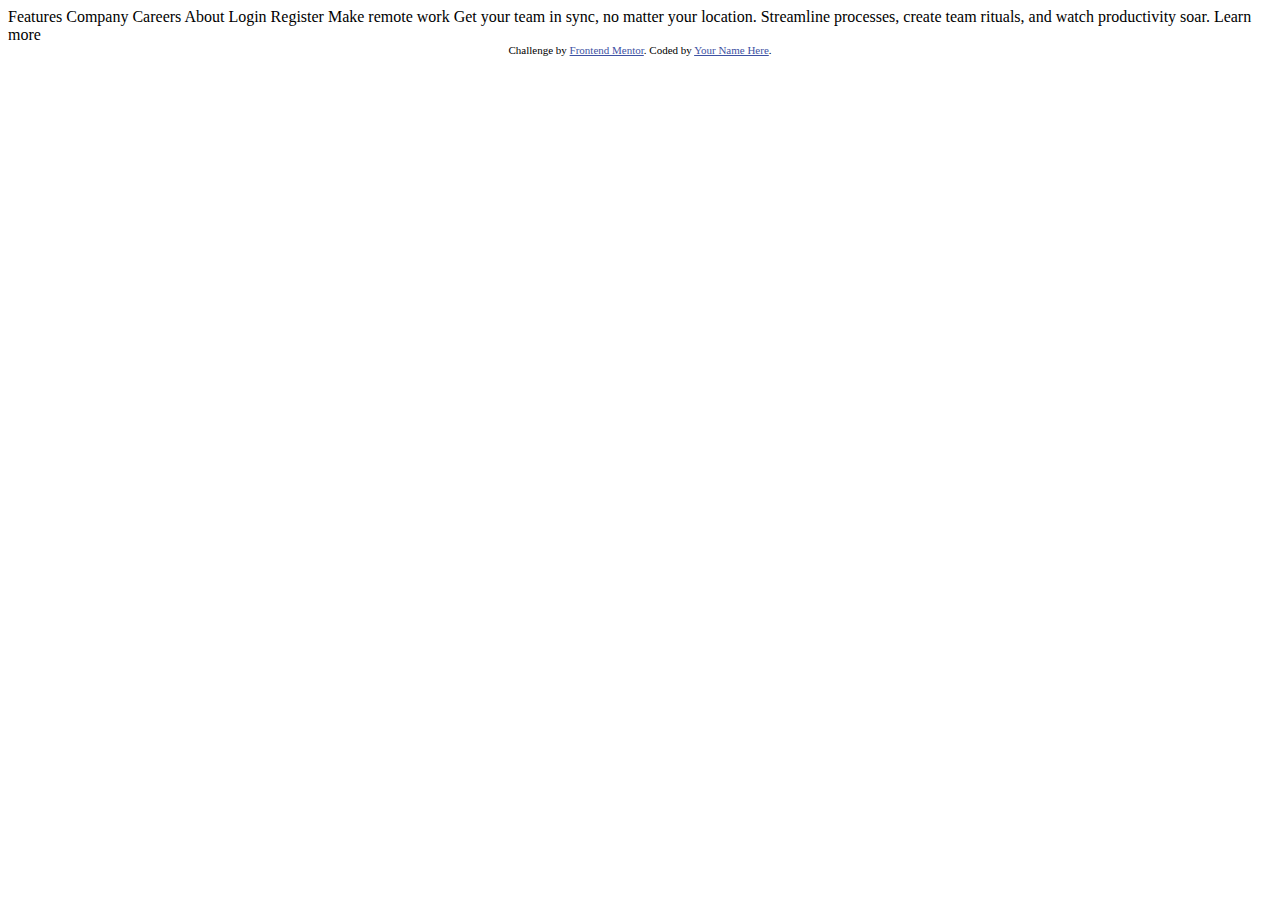
==== index.html @ 8a9f0ad0 "Initial commit" ====
<!DOCTYPE html>
<html lang="en">
<head>
  <meta charset="UTF-8">
  <meta name="viewport" content="width=device-width, initial-scale=1.0"> <!-- displays site properly based on user's device -->

  <link rel="icon" type="image/png" sizes="32x32" href="./images/favicon-32x32.png">
  
  <title>Frontend Mentor | Intro section with dropdown navigation</title>

  <!-- Feel free to remove these styles or customise in your own stylesheet 👍 -->
  <style>
    .attribution { font-size: 11px; text-align: center; }
    .attribution a { color: hsl(228, 45%, 44%); }
  </style>
</head>
<body>

  Features
  Company
  Careers
  About

  Login
  Register

  Make remote work

  Get your team in sync, no matter your location. Streamline processes, 
  create team rituals, and watch productivity soar.

  Learn more
  
  <div class="attribution">
    Challenge by <a href="https://www.frontendmentor.io?ref=challenge" target="_blank">Frontend Mentor</a>. 
    Coded by <a href="#">Your Name Here</a>.
  </div>
</body>
</html>
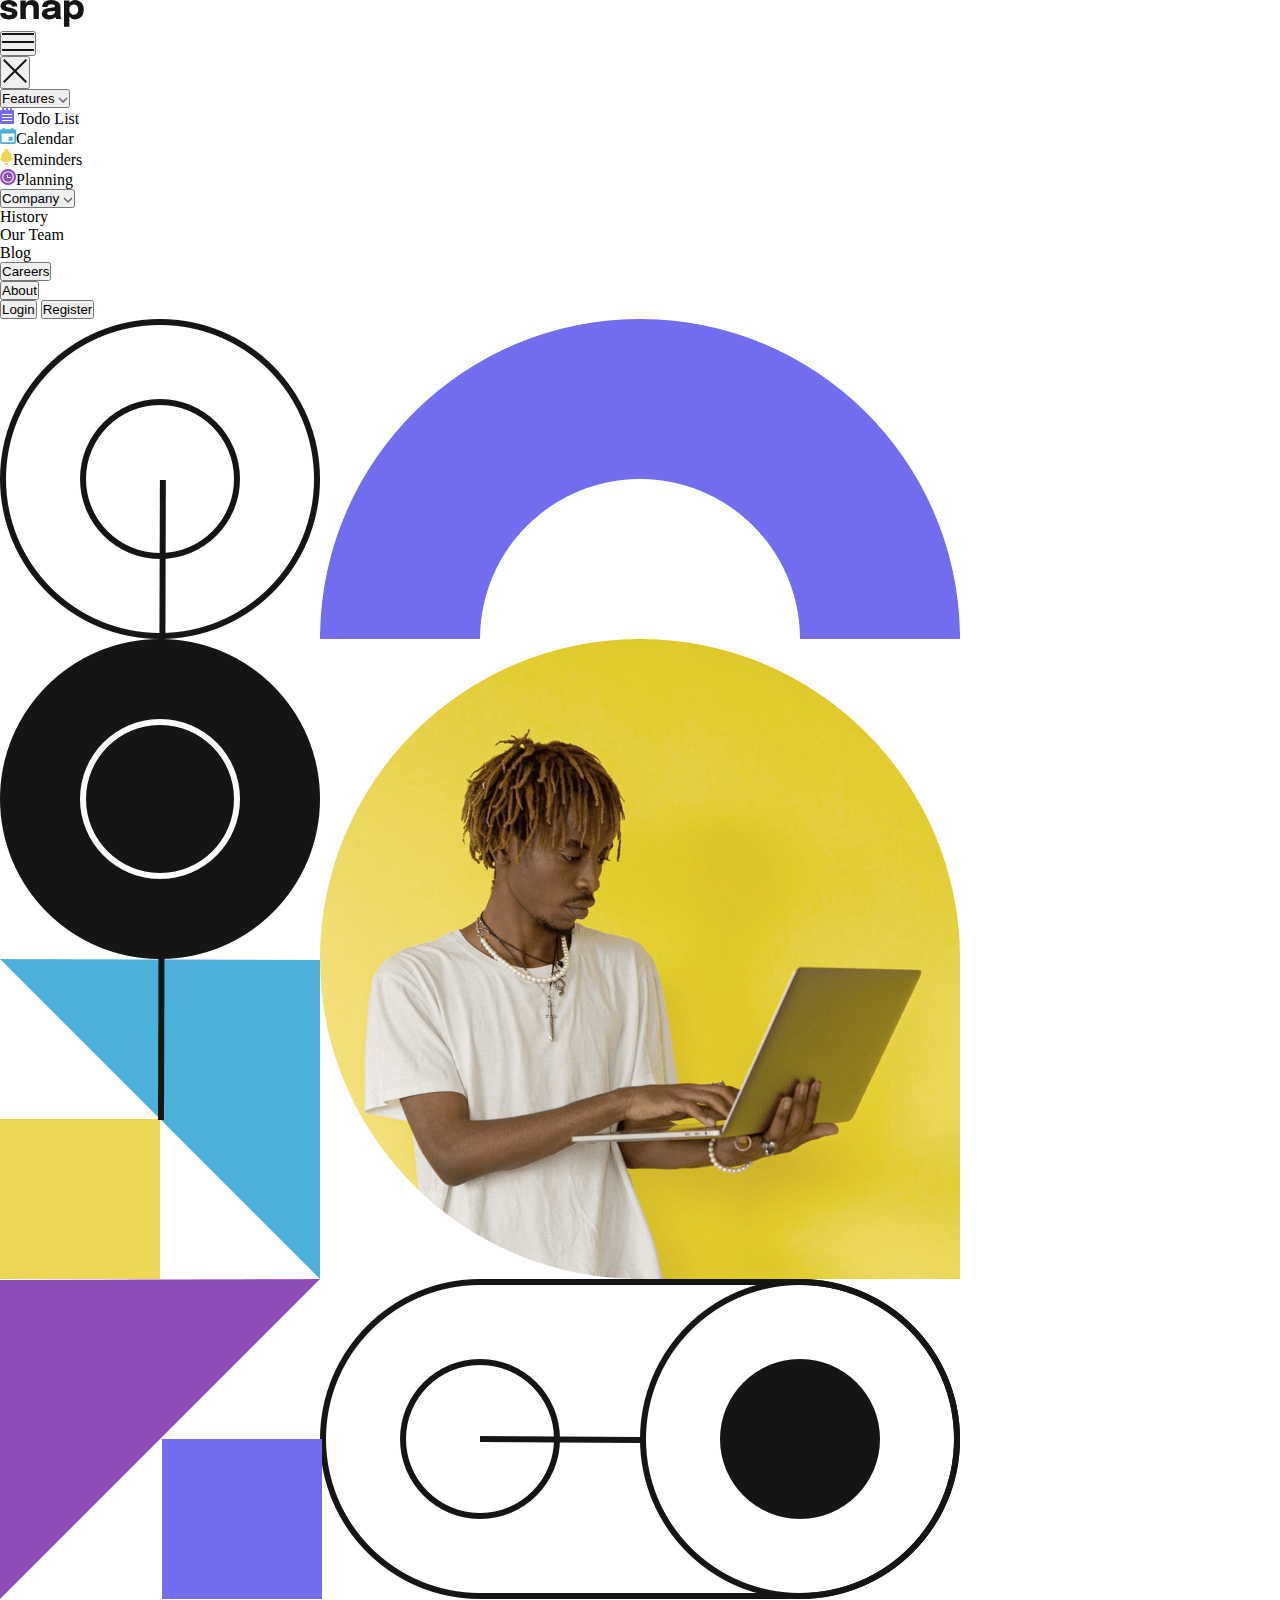
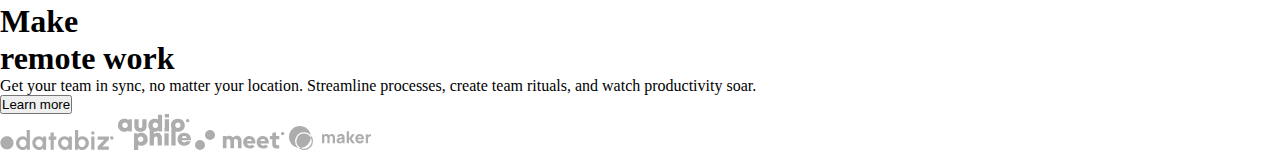
==== commit 8f0ff031: "Update index.html" ====
--- a/index.html
+++ b/index.html
@@ -1,39 +1,155 @@
 <!DOCTYPE html>
 <html lang="en">
-<head>
-  <meta charset="UTF-8">
-  <meta name="viewport" content="width=device-width, initial-scale=1.0"> <!-- displays site properly based on user's device -->
+  <head>
+    <meta charset="UTF-8" />
+    <meta name="viewport" content="width=device-width, initial-scale=1.0" />
 
-  <link rel="icon" type="image/png" sizes="32x32" href="./images/favicon-32x32.png">
-  
-  <title>Frontend Mentor | Intro section with dropdown navigation</title>
+    <link
+      rel="icon"
+      type="image/png"
+      sizes="32x32"
+      href="./images/favicon-32x32.png"
+    />
+    <link rel="stylesheet" href="/css-reset.css" />
+    <link rel="stylesheet" href="/style.css" />
 
-  <!-- Feel free to remove these styles or customise in your own stylesheet 👍 -->
-  <style>
-    .attribution { font-size: 11px; text-align: center; }
-    .attribution a { color: hsl(228, 45%, 44%); }
-  </style>
-</head>
-<body>
+    <title>Frontend Mentor | Intro section with dropdown navigation</title>
+  </head>
+  <body>
+    <main class="container">
+      <!-- HEADER -->
+      <header class="header p-inline">
+        <img src="/images/logo.svg" alt="snap logo" />
 
-  Features
-  Company
-  Careers
-  About
+        <!-- NAVBAR -->
+        <nav class="navbar">
+          <button class="btn-hamburger" id="btnHamburger">
+            <img src="/images/icon-menu.svg" alt="hamburger icon" />
+          </button>
+          <div class="navbar-bg" id="navBar">
+            <div class="navbar-menu">
+              <button class="btn-close" id="btnClose">
+                <img src="/images/icon-close-menu.svg" alt="close menu icon" />
+              </button>
+              <ul class="navbar-links">
+                <li class="nav-link">
+                  <button class="nav-link-title">
+                    Features
+                    <span>
+                      <img
+                        src="/images/icon-arrow-down.svg"
+                        alt="expand menu"
+                      />
+                    </span>
+                  </button>
+                  <ul class="subnav-menu">
+                    <li class="subnav-link">
+                      <img src="/images/icon-todo.svg" alt="to-do icon" />
+                      Todo List
+                    </li>
+                    <li class="subnav-link">
+                      <img
+                        src="/images/icon-calendar.svg"
+                        alt="calendar icon"
+                      />Calendar
+                    </li>
+                    <li class="subnav-link">
+                      <img
+                        src="/images/icon-reminders.svg"
+                        alt="reminders icon"
+                      />Reminders
+                    </li>
+                    <li class="subnav-link">
+                      <img
+                        src="/images/icon-planning.svg"
+                        alt="planning icon"
+                      />Planning
+                    </li>
+                  </ul>
+                </li>
+                <li class="nav-link">
+                  <button class="nav-link-title">
+                    Company
+                    <span>
+                      <img
+                        src="/images/icon-arrow-down.svg"
+                        alt="expand menu"
+                      />
+                    </span>
+                  </button>
+                  <ul class="subnav-menu">
+                    <li class="subnav-link">History</li>
+                    <li class="subnav-link">Our Team</li>
+                    <li class="subnav-link">Blog</li>
+                  </ul>
+                </li>
+                <li class="nav-link">
+                  <button class="nav-link-title">Careers</button>
+                </li>
+                <li class="nav-link">
+                  <button class="nav-link-title">About</button>
+                </li>
+              </ul>
 
-  Login
-  Register
+              <!-- NAVBAR ACTIONS -->
+              <div class="navbar-actions">
+                <button class="btn-login">Login</button>
+                <button class="btn-register">Register</button>
+              </div>
+            </div>
+          </div>
+        </nav>
+      </header>
 
-  Make remote work
+      <!-- HERO -->
+      <section class="hero">
+        <picture class="hero-img">
+          <source
+            media="(max-width: 900px)"
+            srcset="/images/image-hero-mobile.png"
+          />
+          <img
+            src="/images/image-hero-desktop.png"
+            alt="man with laptop in his hands"
+          />
+        </picture>
+        <div class="hero-content p-inline">
+          <h1>
+            Make<br class="heading-lb" />
+            remote work
+          </h1>
+          <p>
+            Get your team in sync, no matter your location. Streamline
+            processes, create team rituals, and watch productivity soar.
+          </p>
+          <button class="btn btn-cta">Learn more</button>
 
-  Get your team in sync, no matter your location. Streamline processes, 
-  create team rituals, and watch productivity soar.
-
-  Learn more
-  
-  <div class="attribution">
-    Challenge by <a href="https://www.frontendmentor.io?ref=challenge" target="_blank">Frontend Mentor</a>. 
-    Coded by <a href="#">Your Name Here</a>.
-  </div>
-</body>
+          <!-- CLIENTS -->
+          <div class="clients">
+            <img
+              src="/images/client-databiz.svg"
+              alt="databiz logo"
+              class="clients-img"
+            />
+            <img
+              src="/images/client-audiophile.svg"
+              alt="audiophile logo"
+              class="clients-img scale-down"
+            />
+            <img
+              src="/images/client-meet.svg"
+              alt="meet logo"
+              class="clients-img"
+            />
+            <img
+              src="/images/client-maker.svg"
+              alt="maker logo"
+              class="clients-img"
+            />
+          </div>
+        </div>
+      </section>
+    </main>
+    <script src="/script.js"></script>
+  </body>
 </html>--- a/style.css
+++ b/style.css
@@ -0,0 +1,5 @@
+*{
+    margin: 0;
+    padding: 0;
+    box-sizing: border-box;
+}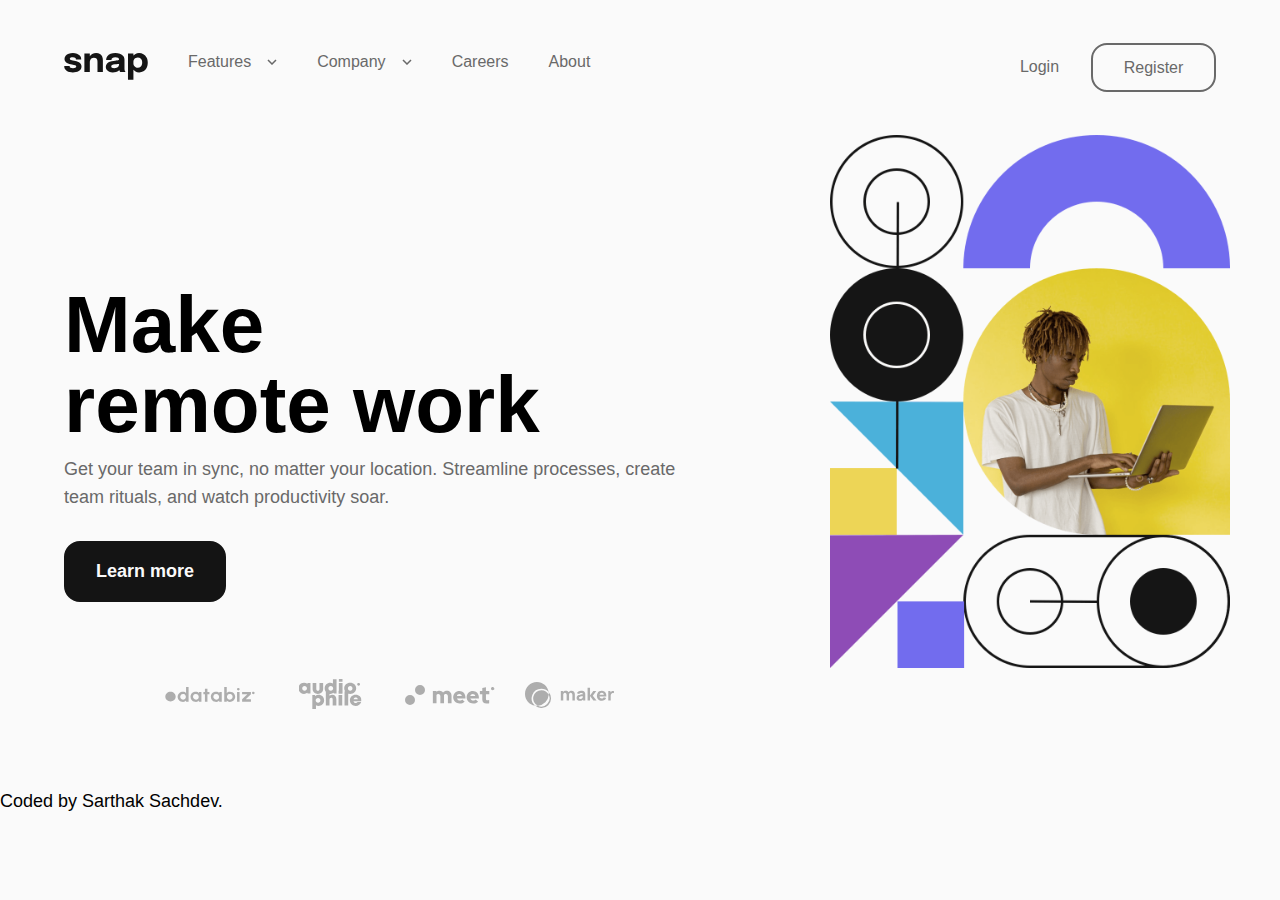
==== commit e12c677f: "Update index.html" ====
--- a/index.html
+++ b/index.html
@@ -13,7 +13,7 @@
     <link rel="stylesheet" href="/css-reset.css" />
     <link rel="stylesheet" href="/style.css" />
 
-    <title>Frontend Mentor | Intro section with dropdown navigation</title>
+    <title>Intro section</title>
   </head>
   <body>
     <main class="container">
@@ -149,7 +149,10 @@
           </div>
         </div>
       </section>
+      <footer class="attribution">
+        Coded by <a href="https://github.com/SartHak-0-Sach" target="_blank">Sarthak Sachdev</a>.
+      </footer>
     </main>
     <script src="/script.js"></script>
   </body>
-</html>+</html>
--- a/style.css
+++ b/style.css
@@ -1,5 +1,550 @@
-*{
+* {
     margin: 0;
     padding: 0;
+    text-decoration: 0;
+  }
+  
+  html {
+    font-size: 100%;
     box-sizing: border-box;
+    height: 100%;
+  }
+  
+  html:focus-within {
+    scroll-behavior: smooth;
+  }
+  
+  *,
+  *::before,
+  *::after {
+    box-sizing: inherit;
+  }
+  
+  a:not([class]) {
+    color: inherit;
+  }
+  
+  img,
+  picture {
+    max-width: 100%;
+    display: block;
+    line-height: 0;
+  }
+  
+  input,
+  button,
+  textarea,
+  select {
+    font-family: inherit;
+  }
+  
+  button {
+    background: none;
+    outline: none;
+    border: none;
+    display: block;
+    cursor: pointer;
+    transition: all ease 0.2s;
+  }
+  
+  h1,
+  h2,
+  h3,
+  p {
+    padding: 0;
+    margin: 0;
+  }
+  
+  ul,
+  li {
+    list-style: none;
+    padding: 0;
+  }
+  
+  svg {
+    max-width: 100%;
+    cursor: pointer;
+  }
+
+  @import url("https://fonts.googleapis.com/css2?family=Epilogue:wght@400;500;600;700&display=swap");
+
+:root {
+  /* COLORS */
+
+  --clr-white: hsl(0, 0%, 98%);
+  --clr-medium-gray: hsl(0, 0%, 41%);
+  --clr-black: hsl(0, 0%, 8%);
+
+  /* TYPOGRAPHY */
+
+  --ff-epilogue: "Epilogue", sans-serif;
+
+  /* FONT SIZES */
+
+  /* 16px / 18px / 35px / 80px / 18px */
+  --fs-body-sm: 1rem;
+  --fs-body-med: 1.125rem;
+  --fs-heading-sm: 2.18rem;
+  --fs-heading-l: 5rem;
+  --fs-body-btn: 1.125rem;
+
+  /* LINE HEIGHTS */
+
+  /* 26px / 28px / 41px / 80px */
+  --lh-body-sm: 1.625rem;
+  --lh-body-med: 1.75rem;
+  --lh-heading-sm: 2.56rem;
+  --lh-heading-l: 5rem;
+
+  /* FONT WEIGHTS */
+
+  --fw-regular: 500;
+  --fw-semibold: 600;
+  --fw-bold: 700;
+
+  /* BORDER RADIUS */
+
+  --br-btn: 1rem;
+  --br-nav: 0.5rem;
+}
+
+body {
+  margin: 0;
+  padding: 0;
+  font-family: var(--ff-epilogue);
+  font-size: var(--fs-body-med);
+  line-height: var(--lh-body-med);
+  color: var(--clr-blackblack);
+  background-color: var(--clr-white);
+}
+
+/* HELPER CLASSES */
+
+.p-inline {
+  padding: 0 1rem;
+}
+
+.btn {
+  font-size: var(--fs-body-med);
+  padding: 1.125rem 1.875rem;
+}
+
+.scale-down {
+transform: scale(0.7);
+}
+
+/* HEADER */
+
+.header {
+  display: flex;
+  justify-content: space-between;
+  align-items: center;
+  margin-top: 2rem;
+}
+
+/* NAVBAR */
+
+.navbar-bg {
+  position: fixed;
+  z-index: 1;
+  background-color: hsla(0, 0%, 8%, 0.7);
+  inset: 0;
+  opacity: 0;
+  transition: opacity 0.3s;
+  pointer-events: none;
+}
+
+.navbar-bg.open {
+  opacity: 1;
+  pointer-events: all;
+}
+
+.navbar-links {
+  display: flex;
+  flex-direction: column;
+}
+
+.navbar-links button:hover {
+  color: var(--clr-black);
+}
+
+.nav-link:last-of-type {
+  margin-top: 1.875rem;
+}
+
+.navbar-menu {
+  background-color: var(--clr-white);
+  width: 65%;
+  margin-left: auto;
+  height: 100vh;
+  padding: 1.56rem 1.125rem 1.56rem 1.56rem;
+  color: var(--clr-medium-gray);
+  transform: translateX(100%);
+  transition: transform 0.3s;
+}
+
+.navbar-bg.open .navbar-menu {
+  opacity: 1;
+  pointer-events: all;
+  transform: translateX(0);
+}
+
+.nav-link-title {
+  display: flex;
+  align-items: center;
+  gap: 1rem;
+  font-size: var(--fs-body-sm);
+  font-weight: var(--fw-regular);
+  color: var(--clr-medium-gray);
+}
+
+.nav-link .nav-link-title span {
+  transition: transform 0.3s ease-in-out;
+}
+
+.nav-link.open .nav-link-title span {
+  transform: rotate(180deg);
+}
+
+/* SUBNAV */
+
+.subnav-menu {
+  margin: 0 0 1.875rem 1.875rem;
+  font-weight: var(--fw-regular);
+  overflow: hidden;
+  max-height: 0;
+  transition: max-height 0.3s ease-out;
+}
+
+.subnav-menu img {
+  height: 100%;
+  width: 1.2rem;
+}
+
+.subnav-link {
+  display: flex;
+  align-items: center;
+  font-size: var(--fs-body-sm);
+  gap: 1rem;
+  padding-bottom: 0.75rem;
+  cursor: pointer;
+}
+
+.subnav-link:hover {
+  color: var(--clr-black);
+}
+
+.subnav-link:first-of-type {
+  margin-top: 1.56rem;
+}
+
+/* NAVBAR ACTIONS */
+
+.btn-login,
+.btn-register {
+  margin: 0 auto;
+  font-size: var(--fs-body-sm);
+  font-weight: var(--fw-regular);
+  color: var(--clr-medium-gray);
+}
+
+.btn-login {
+  margin-top: 3.125rem;
+}
+
+.btn-register {
+  margin-top: 1.25rem;
+  border: 2px solid var(--clr-medium-gray);
+  border-radius: var(--br-btn);
+  width: 100%;
+  padding: 0.9rem 0.9rem 0.8rem 0.9rem;
+}
+
+.btn-login:hover {
+  color: var(--clr-black);
+}
+
+.btn-register:hover {
+  border: 2px solid var(--clr-black);
+  background-color: var(--clr-black);
+  color: var(--clr-white);
+}
+
+.btn-close {
+  margin-top: 0.31rem;
+  margin-left: auto;
+  margin-bottom: 2.5rem;
+}
+
+/* HERO */
+
+.hero {
+  margin-top: 1.875rem;
+}
+
+.hero-content {
+  margin-top: 3.125rem;
+  text-align: center;
+}
+
+.hero-content h1 {
+  font-size: var(--fs-heading-sm);
+  line-height: var(--lh-heading-sm);
+}
+
+.heading-lb {
+  display: none;
+}
+
+.hero-content p {
+  margin-top: 10px;
+  font-size: var(--fs-body-sm);
+  line-height: var(--lh-body-sm);
+  color: var(--clr-medium-gray);
+}
+
+.btn-cta {
+  margin: 1.56rem auto;
+  background-color: var(--clr-black);
+  color: var(--clr-white);
+  font-weight: var(--fw-semibold);
+  border-radius: var(--br-btn);
+  border: 2px solid var(--clr-black);
+}
+
+.btn-cta:hover {
+  background-color: var(--clr-white);
+  color: var(--clr-black);
+  border: 2px solid var(--clr-black);
+}
+
+/* CLIENTS */
+
+.clients {
+  margin: 0 auto;
+  display: flex;
+  justify-content: space-between;
+  align-items: center;
+  flex-shrink: 1;
+  gap: 1rem;
+  width: 85vw;
+}
+
+.clients-img {
+  width: 20%;
+}
+
+.clients-img svg {
+  width: auto;
+  height: 100%;
+  cursor: pointer;
+}
+
+.clients-img:hover {
+  filter: brightness(0%) contrast(0%);
+}
+
+/* Tablet Styles / 640px */
+
+@media only screen and (min-width: 40em) {
+  .p-inline {
+    padding: 0 4rem;
+  }
+
+  .header {
+    margin-top: 3rem;
+  }
+
+  .hero {
+    display: flex;
+    flex-direction: column;
+    justify-content: center;
+    margin-top: 3.125rem;
+  }
+
+  .hero-img {
+    margin: 0 auto;
+    width: 80%;
+  }
+
+  .hero-content h1 {
+    font-size: 3.75rem;
+    line-height: 4.375rem;
+  }
+
+  .hero-content p {
+    font-size: var(--fs-body-med);
+    line-height: var(--lh-body-med);
+    padding: 0 6.25rem;
+  }
+
+  .clients {
+    margin: 4.375rem auto;
+    width: 28.125rem;
+  }
+}
+
+/* Small Screen Styles / 1024px */
+
+@media only screen and (min-width: 64em) {
+  .btn-hamburger,
+  .btn-close {
+    display: none;
+  }
+
+  /* NAVBAR */
+
+  .navbar {
+    width: 100%;
+  }
+
+  .navbar-bg {
+    position: relative;
+    opacity: 1;
+    background: none;
+    margin-top: -0.5rem;
+  }
+
+  .navbar-menu {
+    width: 100%;
+    display: flex;
+    align-items: center;
+    justify-content: space-between;
+    padding: 0;
+    max-height: 2.81rem;
+    pointer-events: all;
+    transform: initial;
+  }
+
+  .navbar-links {
+    flex-direction: row;
+    align-items: center;
+    gap: 0rem;
+  }
+
+  .nav-link {
+    position: relative;
+    display: inline-block;
+  }
+
+  .nav-link:last-of-type {
+    margin-top: 0px;
+  }
+
+  .nav-link-title {
+    margin-left: 2.5rem;
+  }
+
+  .navbar-actions {
+    display: flex;
+    gap: 2rem;
+  }
+
+  /* SUBNAV */
+
+  .subnav-menu {
+    position: absolute;
+    top: 2.5rem;
+    right: 0;
+    background-color: var(--clr-white);
+    box-shadow: 0 0 2rem 0px rgb(24 50 67 / 16%);
+    border-radius: var(--br-nav);
+    pointer-events: all;
+    width: max-content;
+  }
+
+  .subnav-link {
+    padding: 0 1.56rem 0.625rem 1.56rem;
+  }
+
+  .subnav-link:last-child {
+    padding-bottom: 1.56rem;
+  }
+
+  /* NAVBAR ACTIONS */
+
+  .btn-login,
+  .btn-register {
+    margin-top: 0.625rem;
+  }
+
+  .btn-register {
+    width: 7.81rem;
+  }
+
+  /* HERO */
+
+  .hero {
+    display: grid;
+    grid-template-columns: minmax(25rem, auto) 31.25rem;
+  }
+
+  .hero-content {
+    order: -1;
+    text-align: start;
+    margin-top: 9.4rem;
+  }
+
+  .hero-content h1 {
+    font-size: var(--fs-heading-l);
+    line-height: var(--fs-heading-l);
+  }
+
+  .heading-lb {
+    display: initial;
+  }
+
+  .hero-content p {
+    padding: 0;
+  }
+
+  .btn-cta {
+    margin: 1.875rem 0;
+  }
+}
+
+/* Medium Screen Styles / 1440px */
+
+@media only screen and (min-width: 88em) {
+  .p-inline {
+    padding: 0;
+  }
+
+  .header {
+    margin: 1.875rem 2.5rem;
+  }
+
+  .hero {
+    margin: 3.44rem 5rem 0 9.375rem;
+    display: grid;
+    grid-template-columns: minmax(25rem, auto) 39.4rem;
+  }
+
+  .hero-content p {
+    margin-top: 3.75rem;
+    padding-right: 9.375rem;
+    font-size: var(--fs-body-med);
+    line-height: var(--lh-body-med);
+  }
+
+  .btn-cta {
+    margin-top: 2.81rem;
+  }
+
+  .clients {
+    width: 29.87rem;
+    margin: 8.125rem 0;
+  }
+
+  .clients img {
+    width: 19%;
+  }
+}
+
+/* Large Screen Styles / 1700px */
+
+@media only screen and (min-width: 106em) {
+  body {
+    margin: 2.5rem 9.375rem;
+  }
 }